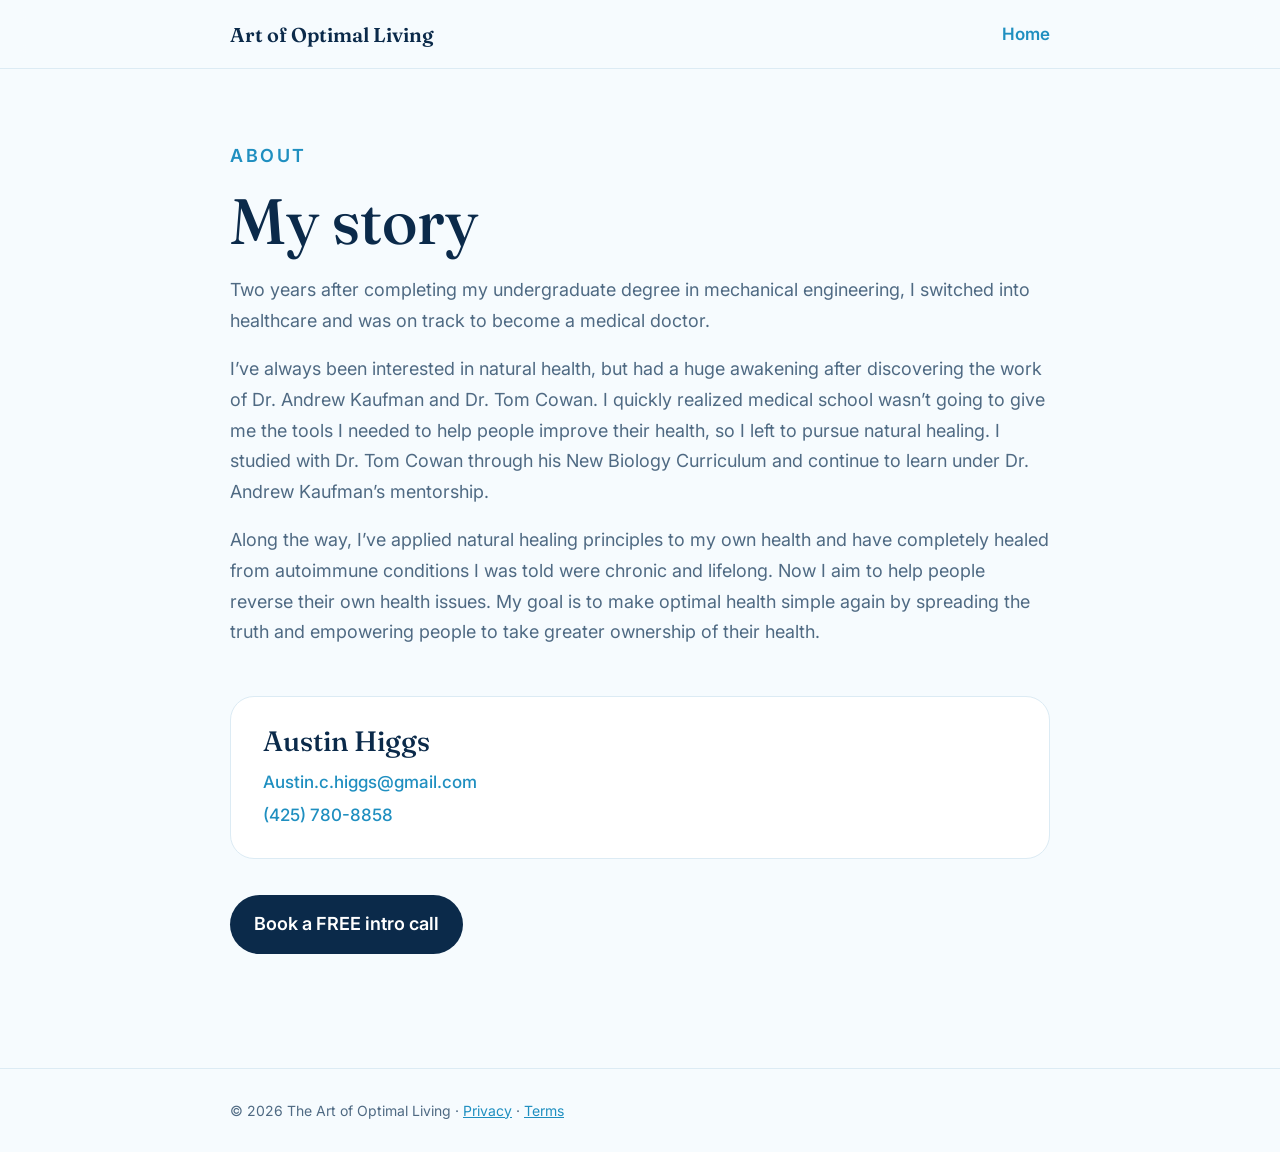
==== about/index.html @ 837fa766 "Add name field to signup form and About page" ====
<!DOCTYPE html>
<html lang="en">
<head>
<meta charset="utf-8">
<meta name="viewport" content="width=device-width, initial-scale=1, viewport-fit=cover">
<title>About | The Art of Optimal Living</title>
<meta name="description" content="Meet Austin Higgs, founder of The Art of Optimal Living — from mechanical engineering and medical school to natural healing.">
<meta name="theme-color" content="#F6FBFE" media="(prefers-color-scheme: light)">
<meta name="theme-color" content="#08192B" media="(prefers-color-scheme: dark)">
<link rel="canonical" href="https://artofoptimalliving.com/about/">
<link rel="icon" href="/favicon.svg" type="image/svg+xml">
<meta property="og:type" content="profile">
<meta property="og:site_name" content="The Art of Optimal Living">
<meta property="og:title" content="About | The Art of Optimal Living">
<meta property="og:description" content="Meet Austin Higgs, founder of The Art of Optimal Living.">
<meta property="og:url" content="https://artofoptimalliving.com/about/">
<meta property="og:image" content="https://artofoptimalliving.com/images/social-card.webp">
<meta name="twitter:card" content="summary_large_image">
<link rel="preconnect" href="https://fonts.googleapis.com">
<link rel="preconnect" href="https://fonts.gstatic.com" crossorigin>
<link href="https://fonts.googleapis.com/css2?family=Fraunces:opsz,wght@9..144,500;9..144,600&amp;family=Inter:wght@400;500;600&amp;display=swap" rel="stylesheet">
<link rel="stylesheet" href="/legal.css">
<style>
.about p{font-size:18px}
.signoff{margin-top:48px;padding:28px 32px;border:1px solid var(--line);border-radius:24px;background:var(--surface)}
.signoff .name{margin:0 0 10px;color:var(--ink);font:500 28px/1.2 Fraunces,Georgia,serif}
.signoff ul{list-style:none;margin:0;padding:0}
.signoff li{margin:0}
.signoff li+li{margin-top:4px}
.signoff a{text-decoration:none;font-weight:500}
.signoff a:hover{text-decoration:underline}
.about-cta{margin-top:36px}
</style>
</head>
<body>
<a class="skip-link" href="#main-content">Skip to main content</a>
<header class="site-header"><div class="wrap">
  <a class="brand" href="/">Art of Optimal Living</a>
  <a class="home-link" href="/">Home</a>
</div></header>
<main id="main-content" class="about"><div class="wrap">
  <p class="eyebrow">About</p>
  <h1>My story</h1>

  <p>Two years after completing my undergraduate degree in mechanical engineering, I switched into healthcare and was on track to become a medical doctor.</p>

  <p>I’ve always been interested in natural health, but had a huge awakening after discovering the work of Dr. Andrew Kaufman and Dr. Tom Cowan. I quickly realized medical school wasn’t going to give me the tools I needed to help people improve their health, so I left to pursue natural healing. I studied with Dr. Tom Cowan through his New Biology Curriculum and continue to learn under Dr. Andrew Kaufman’s mentorship.</p>

  <p>Along the way, I’ve applied natural healing principles to my own health and have completely healed from autoimmune conditions I was told were chronic and lifelong. Now I aim to help people reverse their own health issues. My goal is to make optimal health simple again by spreading the truth and empowering people to take greater ownership of their health.</p>

  <div class="signoff">
    <p class="name">Austin Higgs</p>
    <ul>
      <li><a href="mailto:Austin.c.higgs@gmail.com">Austin.c.higgs@gmail.com</a></li>
      <li><a href="tel:+14257808858">(425) 780-8858</a></li>
    </ul>
  </div>

  <p class="about-cta"><a class="download-button" href="https://calendly.com/artofoptimalliving">Book a FREE intro call</a></p>
</div></main>
<footer><div class="wrap">&copy; 2026 The Art of Optimal Living · <a href="/privacy.html">Privacy</a> · <a href="/terms.html">Terms</a></div></footer>
</body>
</html>
---- legal.css ----
:root{
  --bg:#F6FBFE;
  --surface:#FFFFFF;
  --ink:#0B2A4A;
  --muted:#4F6A83;
  --line:#DCEBF4;
  --sky:#6EC1E4;
  --sky-deep:#1F8FC0;
  --btn-bg:#0B2A4A;
  --btn-ink:#FFFFFF;
  box-sizing:border-box;
  padding-top:env(safe-area-inset-top,0px);
  padding-bottom:env(safe-area-inset-bottom,0px);
}
@media(prefers-color-scheme:dark){
  :root{
    --bg:#08192B;
    --surface:#0F2540;
    --ink:#EAF6FC;
    --muted:#9DB8CC;
    --line:#1B3857;
    --sky-deep:#6EC1E4;
    --btn-bg:#6EC1E4;
    --btn-ink:#08192B;
  }
}
*{box-sizing:border-box}
html{scroll-behavior:smooth}
body{margin:0;background:var(--bg);color:var(--ink);font:400 17px/1.7 Inter,system-ui,sans-serif}
a{color:var(--sky-deep)}
:focus-visible{outline:3px solid var(--sky-deep);outline-offset:3px}
.skip-link{position:fixed;left:16px;top:16px;z-index:100;background:var(--btn-bg);color:var(--btn-ink);padding:10px 16px;border-radius:8px;transform:translateY(-200%)}
.skip-link:focus{transform:translateY(0)}
.site-header{border-bottom:1px solid var(--line);background:color-mix(in srgb,var(--bg) 88%,transparent);backdrop-filter:blur(12px)}
.site-header .wrap{height:68px;display:flex;align-items:center;justify-content:space-between}
.brand{color:var(--ink);font:600 20px Fraunces,Georgia,serif;text-decoration:none}
.home-link{font-weight:600;text-decoration:none}
.wrap{width:min(100% - 48px,820px);margin:0 auto}
main{padding:72px 0 96px}
.eyebrow{margin:0 0 12px;color:var(--sky-deep);font-size:13px;font-weight:600;letter-spacing:.14em;text-transform:uppercase}
h1,h2{font-family:Fraunces,Georgia,serif;font-weight:500;line-height:1.15}
h1{margin:0 0 16px;font-size:clamp(42px,7vw,64px)}
h2{margin:42px 0 12px;font-size:28px}
.updated{margin:0 0 42px;color:var(--muted)}
p,li{color:var(--muted)}
li+li{margin-top:8px}
.notice{margin-top:48px;padding:24px;border:1px solid var(--line);border-radius:18px;background:var(--surface)}
.notice p{margin:0}
.download-card{margin-top:36px;padding:36px;border:1px solid var(--line);border-radius:24px;background:var(--surface)}
.download-card p{margin:0 0 24px}
.download-button{display:inline-block;padding:14px 24px;border-radius:999px;background:var(--btn-bg);color:var(--btn-ink);font-weight:600;text-decoration:none}
.download-button:hover{transform:translateY(-1px)}
footer{border-top:1px solid var(--line);padding:30px 0;color:var(--muted);font-size:14px}
@media(prefers-reduced-motion:reduce){
  html{scroll-behavior:auto}
  *,*::before,*::after{transition:none!important;animation:none!important}
}
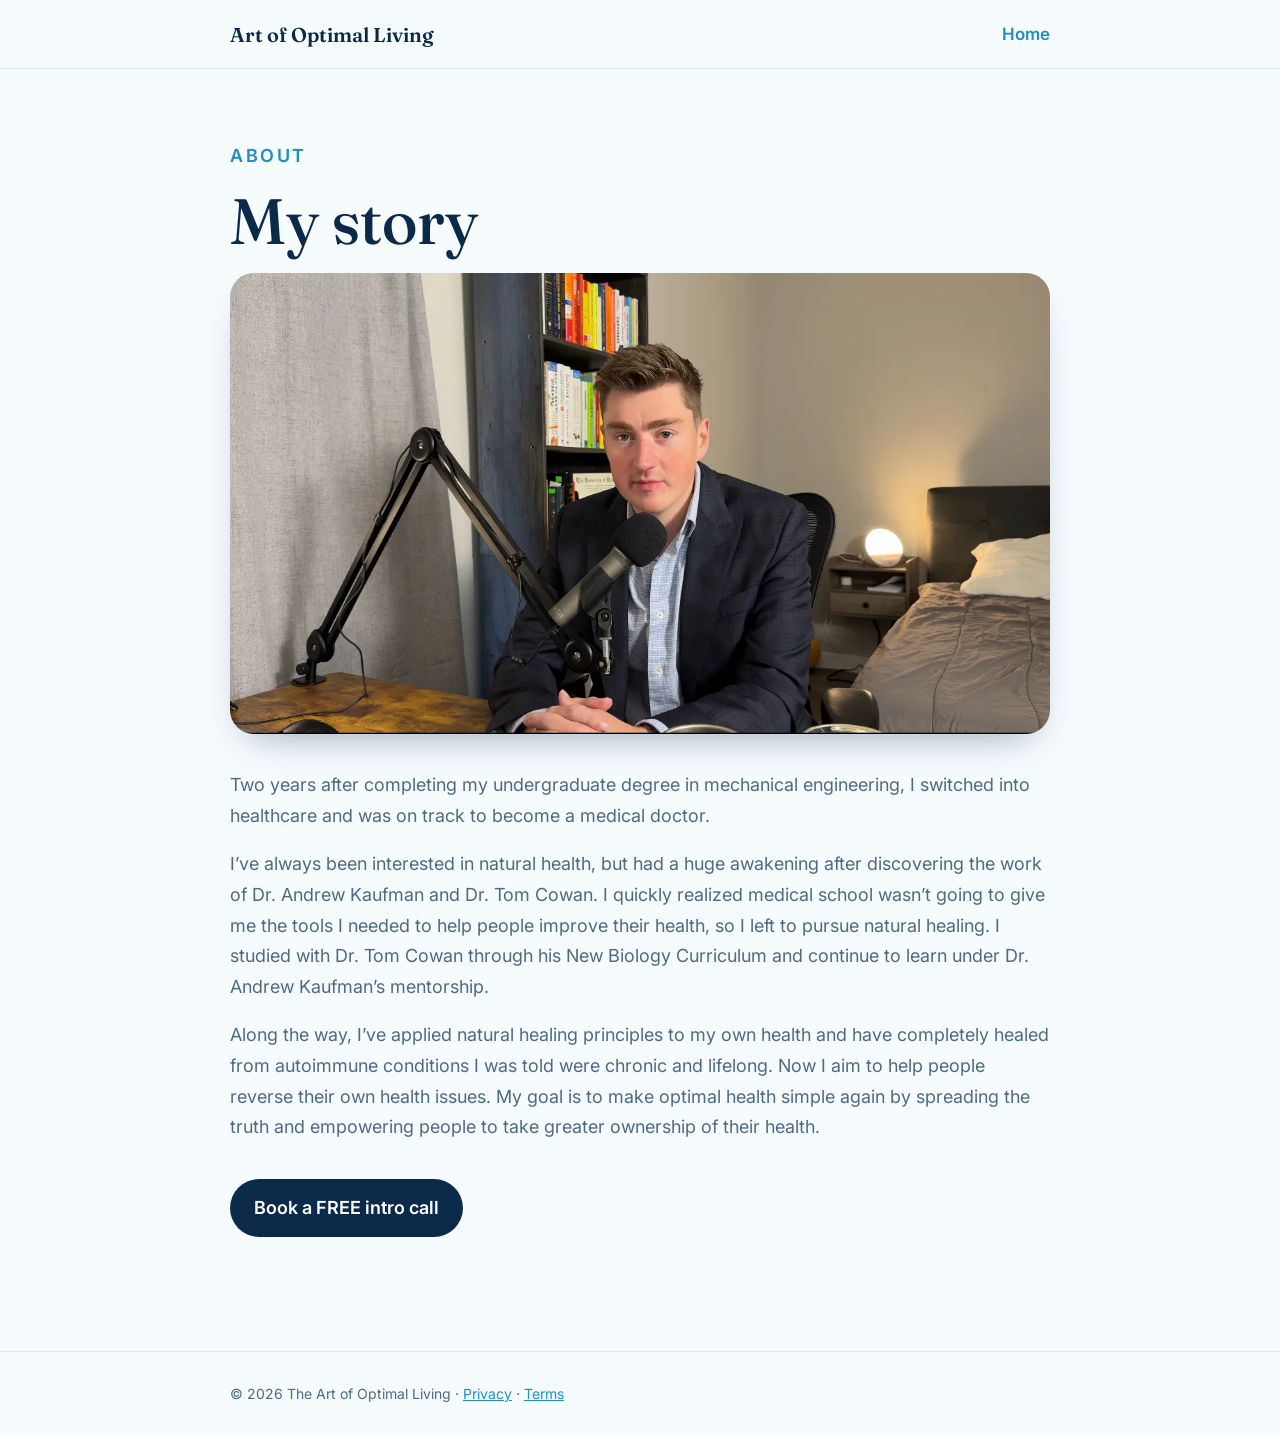
==== commit 16edbba7: "Add photo to About page and new Contact page" ====
--- a/about/index.html
+++ b/about/index.html
@@ -22,14 +22,8 @@
 <link rel="stylesheet" href="/legal.css">
 <style>
 .about p{font-size:18px}
-.signoff{margin-top:48px;padding:28px 32px;border:1px solid var(--line);border-radius:24px;background:var(--surface)}
-.signoff .name{margin:0 0 10px;color:var(--ink);font:500 28px/1.2 Fraunces,Georgia,serif}
-.signoff ul{list-style:none;margin:0;padding:0}
-.signoff li{margin:0}
-.signoff li+li{margin-top:4px}
-.signoff a{text-decoration:none;font-weight:500}
-.signoff a:hover{text-decoration:underline}
 .about-cta{margin-top:36px}
+.portrait{display:block;width:100%;height:auto;margin:8px 0 36px;border-radius:24px;box-shadow:0 18px 40px -20px rgba(11,42,74,.45)}
 </style>
 </head>
 <body>
@@ -41,6 +35,7 @@
 <main id="main-content" class="about"><div class="wrap">
   <p class="eyebrow">About</p>
   <h1>My story</h1>
+  <img class="portrait" src="/images/austin-higgs.webp" width="1179" height="663" decoding="async" alt="Austin Higgs, founder of The Art of Optimal Living">
 
   <p>Two years after completing my undergraduate degree in mechanical engineering, I switched into healthcare and was on track to become a medical doctor.</p>
 
@@ -48,13 +43,6 @@
 
   <p>Along the way, I’ve applied natural healing principles to my own health and have completely healed from autoimmune conditions I was told were chronic and lifelong. Now I aim to help people reverse their own health issues. My goal is to make optimal health simple again by spreading the truth and empowering people to take greater ownership of their health.</p>
 
-  <div class="signoff">
-    <p class="name">Austin Higgs</p>
-    <ul>
-      <li><a href="mailto:Austin.c.higgs@gmail.com">Austin.c.higgs@gmail.com</a></li>
-      <li><a href="tel:+14257808858">(425) 780-8858</a></li>
-    </ul>
-  </div>
 
   <p class="about-cta"><a class="download-button" href="https://calendly.com/artofoptimalliving">Book a FREE intro call</a></p>
 </div></main>
